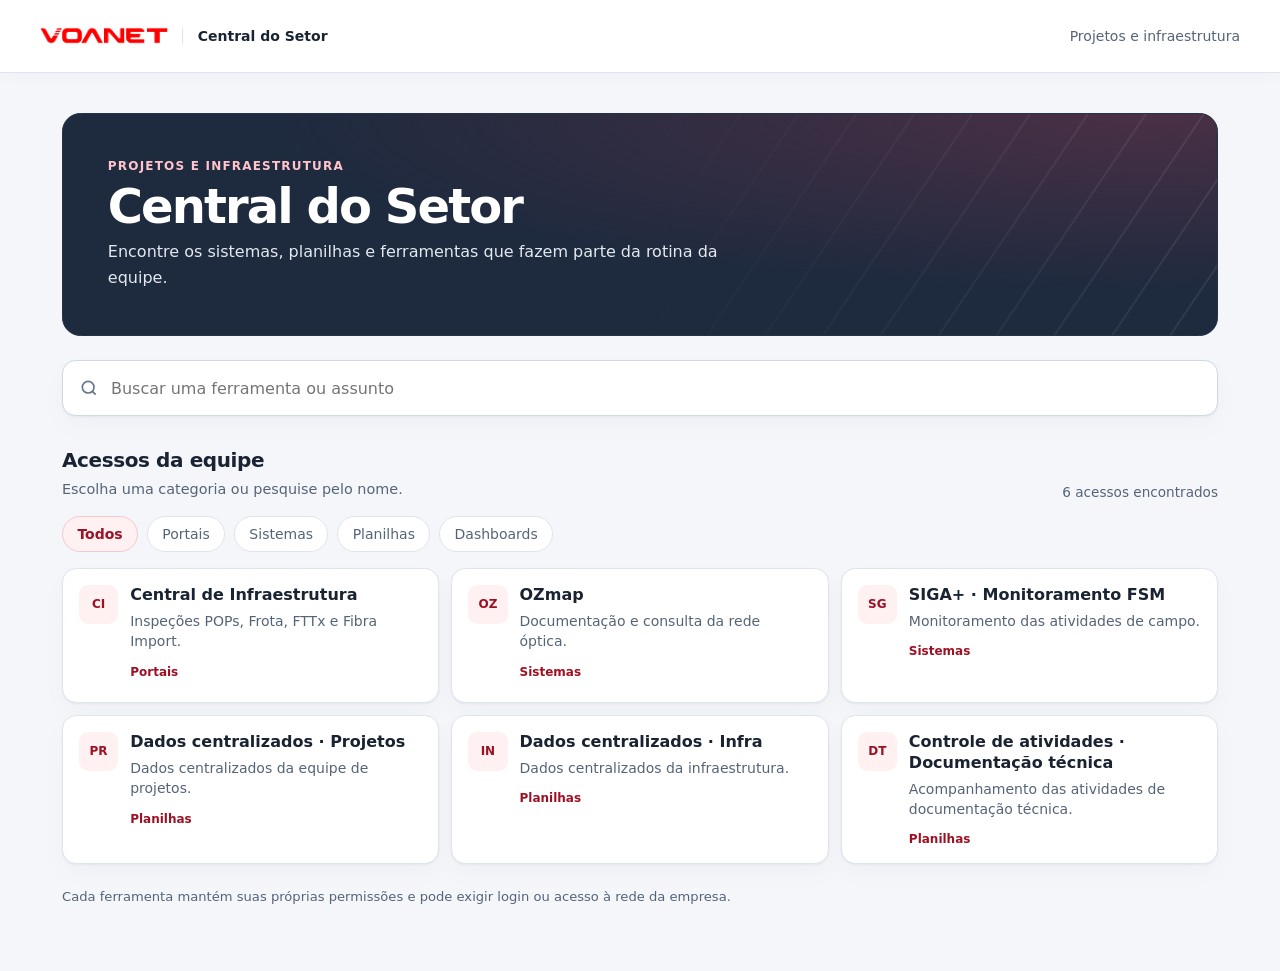
==== public/central-setor/index.html @ a383ffcc "Integra Fibra Import e cria central de acessos" ====
<!doctype html>
<html lang="pt-BR"><head><meta charset="utf-8"><meta name="viewport" content="width=device-width,initial-scale=1"><meta name="theme-color" content="#f4f6fa"><title>VOANET | Central do Setor</title><link rel="icon" href="../icon-192.png"><style>
:root{--ink:#192332;--muted:#566478;--red:#b9142a;--line:#dfe5ec;--bg:#f4f6fa;--surface:#fff;--shadow:0 1px 2px #182a4510,0 10px 26px #182a4507;font-family:Inter,system-ui,-apple-system,'Segoe UI',sans-serif;color:var(--ink);background:var(--bg)}*{box-sizing:border-box}body{margin:0}button,input{font:inherit}button{cursor:pointer}a{color:inherit}.header{position:sticky;z-index:2;top:0;background:white;border-bottom:1px solid var(--line);box-shadow:0 3px 16px #182a4507}.bar{max-width:1500px;min-height:72px;margin:auto;padding:0 clamp(1rem,4vw,2.5rem);display:flex;align-items:center;gap:1rem}.brand{display:flex;align-items:center;gap:.9rem;text-decoration:none;font-weight:700;font-size:.875rem}.brand img{display:block;width:clamp(6rem,10vw,8rem);height:auto}.brand span{border-left:1px solid var(--line);padding-left:.9rem}.bar-note{margin-left:auto;color:var(--muted);font-size:.875rem}.shell{width:min(100%,1220px);margin:auto;padding:clamp(1rem,4vw,2.5rem) clamp(.85rem,4vw,2rem) 4rem}.hero{position:relative;isolation:isolate;overflow:hidden;padding:clamp(1.25rem,4vw,2.8rem);border:1px solid #263247;border-radius:1.15rem;background:radial-gradient(ellipse at 94% 0%,#4a3046,transparent 57%),#1e2a3e;color:#fff}.hero::after{content:"";position:absolute;z-index:-1;inset:0 0 0 46%;background:repeating-linear-gradient(124deg,transparent 0 24px,#fff2 25px 26px,transparent 27px 48px);mask-image:linear-gradient(90deg,transparent,#0009)}.eyebrow{font-size:.75rem;font-weight:750;letter-spacing:.1em;text-transform:uppercase;color:#ffc4cc}.hero h1{margin:.5rem 0;font-size:clamp(1.9rem,5vw,3rem);line-height:1.05;letter-spacing:-.04em}.hero p{margin:0;max-width:42rem;line-height:1.6;color:#e4e8ef}.searchwrap{position:relative;margin-top:1.5rem}.searchwrap svg{position:absolute;top:18px;left:17px;color:#64748b}.search{display:block;width:100%;height:56px;background:white;border:1px solid #cfd8e3;border-radius:.85rem;padding:0 1rem 0 3rem;outline:none;box-shadow:var(--shadow);color:var(--ink)}.search:focus{border-color:var(--red);box-shadow:0 0 0 3px #b9142a22}.section{margin-top:2rem}.section-heading{display:flex;justify-content:space-between;align-items:end;gap:1rem}.section h2{margin:0;font-size:1.25rem;letter-spacing:-.02em}.section p{margin:.4rem 0 0;color:var(--muted);font-size:.9rem;line-height:1.5}.counter{font-size:.85rem;color:var(--muted);white-space:nowrap}.filters{display:flex;gap:.55rem;flex-wrap:wrap;margin:1rem 0}.filters button{border:1px solid var(--line);border-radius:100px;padding:.55rem .9rem;background:white;color:var(--muted);font-size:.875rem}.filters button.active{background:#fff0f1;color:#9d1124;border-color:#f2c9cf;font-weight:700}.grid{display:grid;grid-template-columns:repeat(auto-fit,minmax(min(100%,18rem),1fr));gap:.75rem}.card{display:grid;grid-template-columns:auto 1fr;gap:.75rem;align-items:start;min-height:135px;padding:1rem;border:1px solid var(--line);border-radius:.9rem;box-shadow:var(--shadow);text-decoration:none;background:white}.card:hover{border-color:#c4909b;background:#fffafa}.icon{width:2.45rem;height:2.45rem;display:grid;place-items:center;border-radius:.6rem;background:#fff0f1;color:#9d1124;font-size:.75rem;font-weight:800}.card strong{display:block;line-height:1.3}.card .desc{display:block;margin-top:.35rem;color:var(--muted);font-size:.875rem;line-height:1.45}.card .kind{display:inline-block;margin-top:.8rem;color:#9d1124;font-weight:700;font-size:.75rem}.empty{grid-column:1/-1;color:var(--muted);padding:2rem;text-align:center;border:1px dashed #cbd5e1;border-radius:.9rem}.footer{padding:1.4rem 0 0;color:var(--muted);font-size:.82rem;line-height:1.55}a:focus-visible,button:focus-visible{outline:3px solid var(--red);outline-offset:3px}@media(max-width:560px){.bar{min-height:64px}.bar-note{display:none}.section-heading{display:block}.counter{display:block;margin-top:.5rem}}
</style></head><body><header class="header"><div class="bar"><a class="brand" href="./"><img src="../voanet.png" width="1116" height="229" alt="VOANET"><span>Central do Setor</span></a><span class="bar-note">Projetos e infraestrutura</span></div></header><main class="shell"><section class="hero"><div class="eyebrow">Projetos e infraestrutura</div><h1>Central do Setor</h1><p>Encontre os sistemas, planilhas e ferramentas que fazem parte da rotina da equipe.</p></section><div class="searchwrap"><svg aria-hidden="true" width="20" height="20" viewBox="0 0 24 24" fill="none" stroke="currentColor" stroke-width="2"><circle cx="11" cy="11" r="7"></circle><path d="m16 16 4 4"></path></svg><input class="search" id="search" type="search" placeholder="Buscar uma ferramenta ou assunto" aria-label="Buscar acessos"></div><section class="section"><div class="section-heading"><div><h2>Acessos da equipe</h2><p>Escolha uma categoria ou pesquise pelo nome.</p></div><span id="count" class="counter" role="status"></span></div><div class="filters" id="filters" aria-label="Filtrar por categoria"></div><div class="grid" id="grid"></div></section><div class="footer">Cada ferramenta mantém suas próprias permissões e pode exigir login ou acesso à rede da empresa.</div></main><script>
'use strict';
const accesses=[
 {name:'Central de Infraestrutura',category:'Portais',description:'Inspeções POPs, Frota, FTTx e Fibra Import.',icon:'CI',url:'../'},
 {name:'OZmap',category:'Sistemas',description:'Documentação e consulta da rede óptica.',icon:'OZ',url:'https://voanet.ozmap.com.br:9994/'},
 {name:'SIGA+ · Monitoramento FSM',category:'Sistemas',description:'Monitoramento das atividades de campo.',icon:'SG',url:'https://sigaplus.voanet.com.br/private/fsm/monitoring'},
 {name:'Dados centralizados · Projetos',category:'Planilhas',description:'Dados centralizados da equipe de projetos.',icon:'PR',url:'https://docs.google.com/spreadsheets/d/1ECl74D0TwYXkjTl3kWGT50cjSTlOddXGiox9h-FAd8M/edit'},
 {name:'Dados centralizados · Infra',category:'Planilhas',description:'Dados centralizados da infraestrutura.',icon:'IN',url:'https://docs.google.com/spreadsheets/d/1WArVbYwKaiWkhgNxeNXdbPx4OK5tNqyJcDRbFp91Gf8/edit'},
 {name:'Controle de atividades · Documentação técnica',category:'Planilhas',description:'Acompanhamento das atividades de documentação técnica.',icon:'DT',url:'https://docs.google.com/spreadsheets/d/1YWX0hpDYTgNSbVkcr_9m5UCJpsYYQljgGhE45S3tCpc/edit'}
];
const categories=['Todos','Portais','Sistemas','Planilhas','Dashboards'];let active='Todos';const search=document.querySelector('#search'),grid=document.querySelector('#grid'),filters=document.querySelector('#filters');function element(tag,className,text){const e=document.createElement(tag);if(className)e.className=className;if(text)e.textContent=text;return e}function render(){const query=search.value.trim().toLocaleLowerCase('pt-BR');const visible=accesses.filter(item=>(active==='Todos'||item.category===active)&&`${item.name} ${item.description} ${item.category}`.toLocaleLowerCase('pt-BR').includes(query));document.querySelector('#count').textContent=`${visible.length} ${visible.length===1?'acesso encontrado':'acessos encontrados'}`;filters.replaceChildren(...categories.map(category=>{const button=element('button',category===active?'active':'',category);button.type='button';button.setAttribute('aria-pressed',String(category===active));button.addEventListener('click',()=>{active=category;render()});return button}));grid.replaceChildren();if(!visible.length){grid.append(element('div','empty',active==='Dashboards'&&!query?'Nenhum dashboard foi adicionado ainda.':'Nenhum acesso encontrado.'));return}visible.forEach(item=>{const link=element('a','card');link.href=item.url;link.target='_blank';link.rel='noopener noreferrer';const icon=element('span','icon',item.icon),body=element('span'),title=element('strong','',item.name),desc=element('span','desc',item.description),kind=element('span','kind',item.category);body.append(title,desc,kind);link.append(icon,body);grid.append(link)})}search.addEventListener('input',render);render();
</script></body></html>
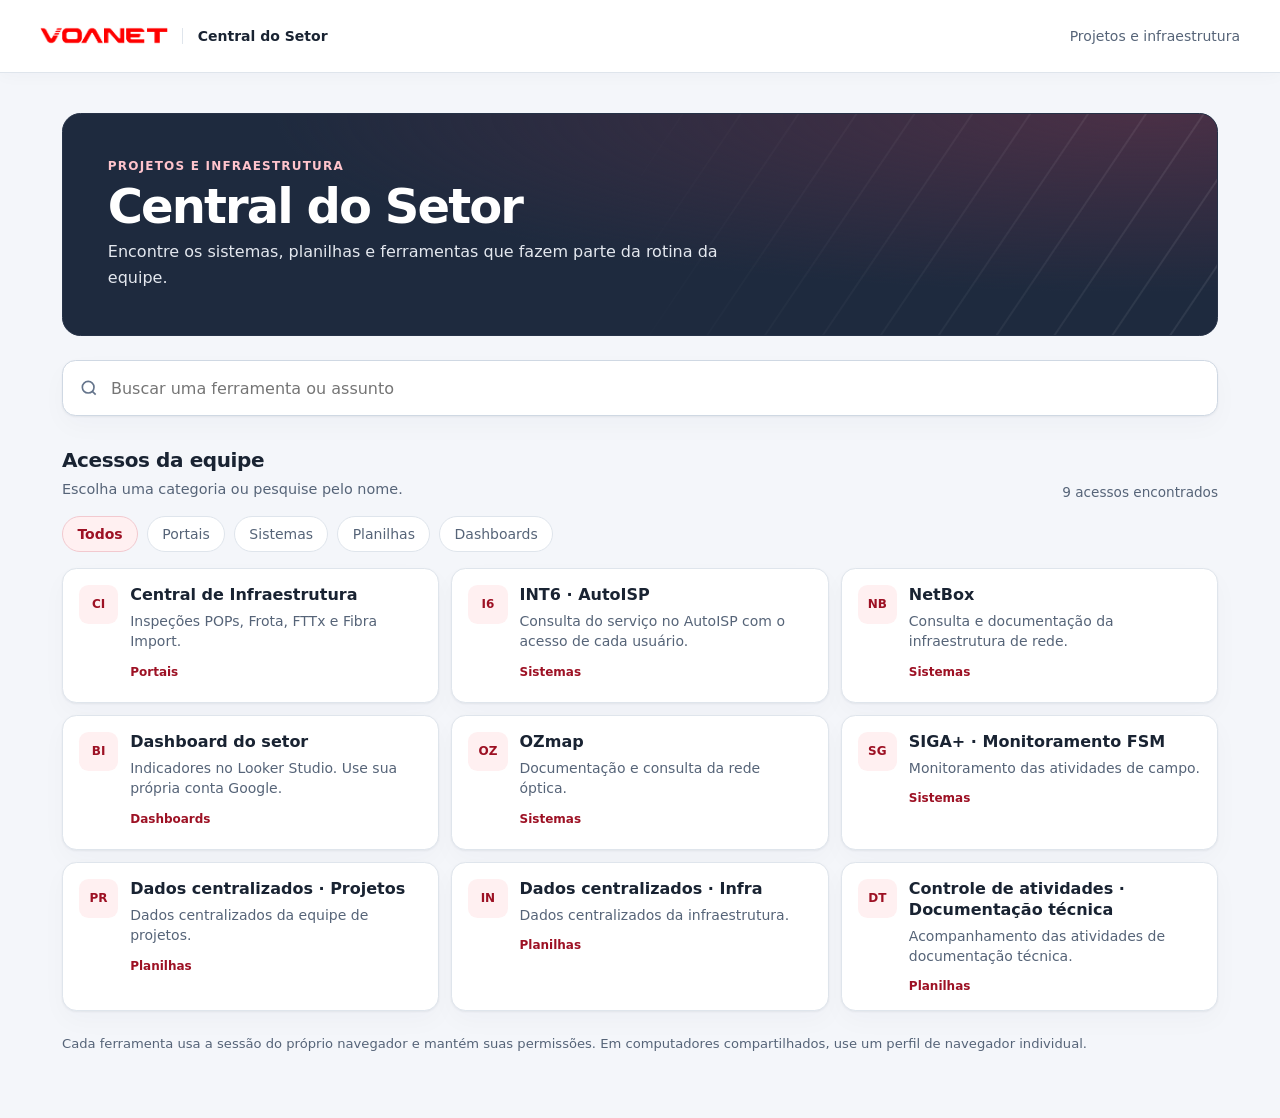
==== commit fd6ea6b7: "Adiciona INT6, NetBox e dashboard à Central do Setor" ====
--- a/public/central-setor/index.html
+++ b/public/central-setor/index.html
@@ -1,10 +1,13 @@
 <!doctype html>
 <html lang="pt-BR"><head><meta charset="utf-8"><meta name="viewport" content="width=device-width,initial-scale=1"><meta name="theme-color" content="#f4f6fa"><title>VOANET | Central do Setor</title><link rel="icon" href="../icon-192.png"><style>
 :root{--ink:#192332;--muted:#566478;--red:#b9142a;--line:#dfe5ec;--bg:#f4f6fa;--surface:#fff;--shadow:0 1px 2px #182a4510,0 10px 26px #182a4507;font-family:Inter,system-ui,-apple-system,'Segoe UI',sans-serif;color:var(--ink);background:var(--bg)}*{box-sizing:border-box}body{margin:0}button,input{font:inherit}button{cursor:pointer}a{color:inherit}.header{position:sticky;z-index:2;top:0;background:white;border-bottom:1px solid var(--line);box-shadow:0 3px 16px #182a4507}.bar{max-width:1500px;min-height:72px;margin:auto;padding:0 clamp(1rem,4vw,2.5rem);display:flex;align-items:center;gap:1rem}.brand{display:flex;align-items:center;gap:.9rem;text-decoration:none;font-weight:700;font-size:.875rem}.brand img{display:block;width:clamp(6rem,10vw,8rem);height:auto}.brand span{border-left:1px solid var(--line);padding-left:.9rem}.bar-note{margin-left:auto;color:var(--muted);font-size:.875rem}.shell{width:min(100%,1220px);margin:auto;padding:clamp(1rem,4vw,2.5rem) clamp(.85rem,4vw,2rem) 4rem}.hero{position:relative;isolation:isolate;overflow:hidden;padding:clamp(1.25rem,4vw,2.8rem);border:1px solid #263247;border-radius:1.15rem;background:radial-gradient(ellipse at 94% 0%,#4a3046,transparent 57%),#1e2a3e;color:#fff}.hero::after{content:"";position:absolute;z-index:-1;inset:0 0 0 46%;background:repeating-linear-gradient(124deg,transparent 0 24px,#fff2 25px 26px,transparent 27px 48px);mask-image:linear-gradient(90deg,transparent,#0009)}.eyebrow{font-size:.75rem;font-weight:750;letter-spacing:.1em;text-transform:uppercase;color:#ffc4cc}.hero h1{margin:.5rem 0;font-size:clamp(1.9rem,5vw,3rem);line-height:1.05;letter-spacing:-.04em}.hero p{margin:0;max-width:42rem;line-height:1.6;color:#e4e8ef}.searchwrap{position:relative;margin-top:1.5rem}.searchwrap svg{position:absolute;top:18px;left:17px;color:#64748b}.search{display:block;width:100%;height:56px;background:white;border:1px solid #cfd8e3;border-radius:.85rem;padding:0 1rem 0 3rem;outline:none;box-shadow:var(--shadow);color:var(--ink)}.search:focus{border-color:var(--red);box-shadow:0 0 0 3px #b9142a22}.section{margin-top:2rem}.section-heading{display:flex;justify-content:space-between;align-items:end;gap:1rem}.section h2{margin:0;font-size:1.25rem;letter-spacing:-.02em}.section p{margin:.4rem 0 0;color:var(--muted);font-size:.9rem;line-height:1.5}.counter{font-size:.85rem;color:var(--muted);white-space:nowrap}.filters{display:flex;gap:.55rem;flex-wrap:wrap;margin:1rem 0}.filters button{border:1px solid var(--line);border-radius:100px;padding:.55rem .9rem;background:white;color:var(--muted);font-size:.875rem}.filters button.active{background:#fff0f1;color:#9d1124;border-color:#f2c9cf;font-weight:700}.grid{display:grid;grid-template-columns:repeat(auto-fit,minmax(min(100%,18rem),1fr));gap:.75rem}.card{display:grid;grid-template-columns:auto 1fr;gap:.75rem;align-items:start;min-height:135px;padding:1rem;border:1px solid var(--line);border-radius:.9rem;box-shadow:var(--shadow);text-decoration:none;background:white}.card:hover{border-color:#c4909b;background:#fffafa}.icon{width:2.45rem;height:2.45rem;display:grid;place-items:center;border-radius:.6rem;background:#fff0f1;color:#9d1124;font-size:.75rem;font-weight:800}.card strong{display:block;line-height:1.3}.card .desc{display:block;margin-top:.35rem;color:var(--muted);font-size:.875rem;line-height:1.45}.card .kind{display:inline-block;margin-top:.8rem;color:#9d1124;font-weight:700;font-size:.75rem}.empty{grid-column:1/-1;color:var(--muted);padding:2rem;text-align:center;border:1px dashed #cbd5e1;border-radius:.9rem}.footer{padding:1.4rem 0 0;color:var(--muted);font-size:.82rem;line-height:1.55}a:focus-visible,button:focus-visible{outline:3px solid var(--red);outline-offset:3px}@media(max-width:560px){.bar{min-height:64px}.bar-note{display:none}.section-heading{display:block}.counter{display:block;margin-top:.5rem}}
-</style></head><body><header class="header"><div class="bar"><a class="brand" href="./"><img src="../voanet.png" width="1116" height="229" alt="VOANET"><span>Central do Setor</span></a><span class="bar-note">Projetos e infraestrutura</span></div></header><main class="shell"><section class="hero"><div class="eyebrow">Projetos e infraestrutura</div><h1>Central do Setor</h1><p>Encontre os sistemas, planilhas e ferramentas que fazem parte da rotina da equipe.</p></section><div class="searchwrap"><svg aria-hidden="true" width="20" height="20" viewBox="0 0 24 24" fill="none" stroke="currentColor" stroke-width="2"><circle cx="11" cy="11" r="7"></circle><path d="m16 16 4 4"></path></svg><input class="search" id="search" type="search" placeholder="Buscar uma ferramenta ou assunto" aria-label="Buscar acessos"></div><section class="section"><div class="section-heading"><div><h2>Acessos da equipe</h2><p>Escolha uma categoria ou pesquise pelo nome.</p></div><span id="count" class="counter" role="status"></span></div><div class="filters" id="filters" aria-label="Filtrar por categoria"></div><div class="grid" id="grid"></div></section><div class="footer">Cada ferramenta mantém suas próprias permissões e pode exigir login ou acesso à rede da empresa.</div></main><script>
+</style></head><body><header class="header"><div class="bar"><a class="brand" href="./"><img src="../voanet.png" width="1116" height="229" alt="VOANET"><span>Central do Setor</span></a><span class="bar-note">Projetos e infraestrutura</span></div></header><main class="shell"><section class="hero"><div class="eyebrow">Projetos e infraestrutura</div><h1>Central do Setor</h1><p>Encontre os sistemas, planilhas e ferramentas que fazem parte da rotina da equipe.</p></section><div class="searchwrap"><svg aria-hidden="true" width="20" height="20" viewBox="0 0 24 24" fill="none" stroke="currentColor" stroke-width="2"><circle cx="11" cy="11" r="7"></circle><path d="m16 16 4 4"></path></svg><input class="search" id="search" type="search" placeholder="Buscar uma ferramenta ou assunto" aria-label="Buscar acessos"></div><section class="section"><div class="section-heading"><div><h2>Acessos da equipe</h2><p>Escolha uma categoria ou pesquise pelo nome.</p></div><span id="count" class="counter" role="status"></span></div><div class="filters" id="filters" aria-label="Filtrar por categoria"></div><div class="grid" id="grid"></div></section><div class="footer">Cada ferramenta usa a sessão do próprio navegador e mantém suas permissões. Em computadores compartilhados, use um perfil de navegador individual.</div></main><script>
 'use strict';
 const accesses=[
  {name:'Central de Infraestrutura',category:'Portais',description:'Inspeções POPs, Frota, FTTx e Fibra Import.',icon:'CI',url:'../'},
+ {name:'INT6 · AutoISP',category:'Sistemas',description:'Consulta do serviço no AutoISP com o acesso de cada usuário.',icon:'I6',url:'https://autoisp.voanet.com.br/contracted_services/1003230'},
+ {name:'NetBox',category:'Sistemas',description:'Consulta e documentação da infraestrutura de rede.',icon:'NB',url:'https://netbox.voanet.com.br/'},
+ {name:'Dashboard do setor',category:'Dashboards',description:'Indicadores no Looker Studio. Use sua própria conta Google.',icon:'BI',url:'https://datastudio.google.com/reporting/2e96f462-af5e-47cd-a8fe-bfa78dad287d/page/SaG7F'},
  {name:'OZmap',category:'Sistemas',description:'Documentação e consulta da rede óptica.',icon:'OZ',url:'https://voanet.ozmap.com.br:9994/'},
  {name:'SIGA+ · Monitoramento FSM',category:'Sistemas',description:'Monitoramento das atividades de campo.',icon:'SG',url:'https://sigaplus.voanet.com.br/private/fsm/monitoring'},
  {name:'Dados centralizados · Projetos',category:'Planilhas',description:'Dados centralizados da equipe de projetos.',icon:'PR',url:'https://docs.google.com/spreadsheets/d/1ECl74D0TwYXkjTl3kWGT50cjSTlOddXGiox9h-FAd8M/edit'},
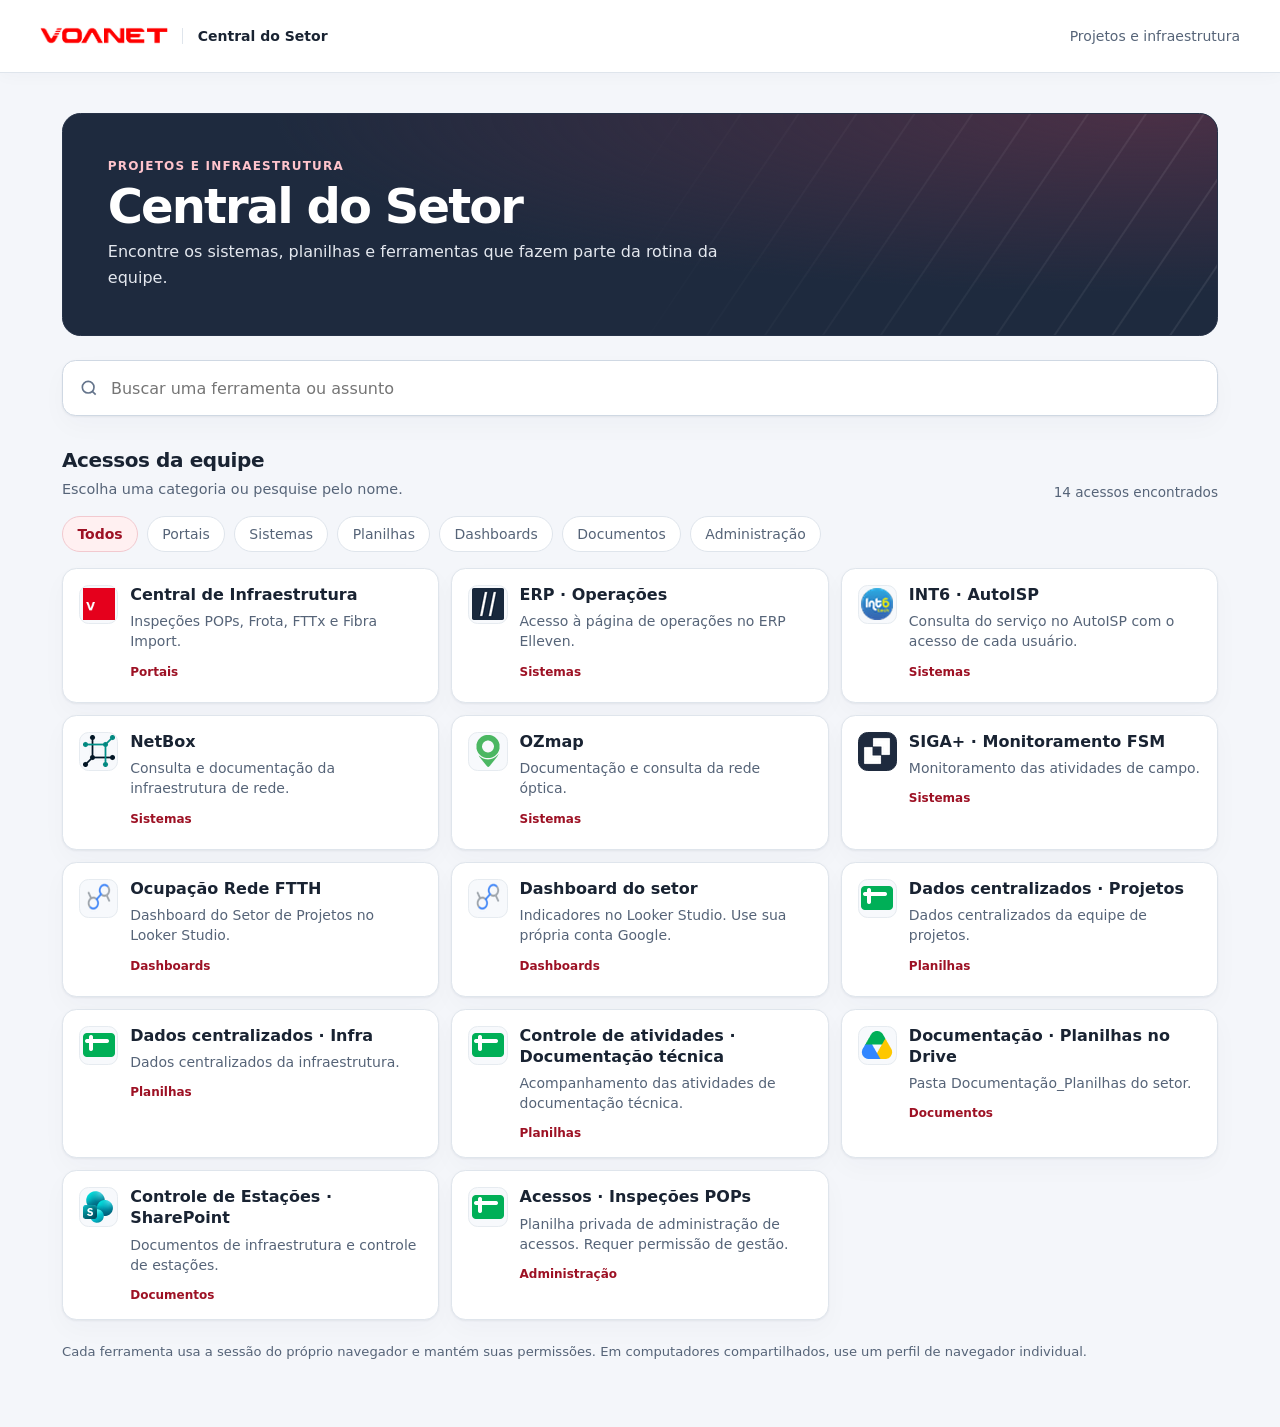
==== commit 2ae4a96c: "Adiciona ícones originais e novos atalhos à central do setor" ====
--- a/public/central-setor/index.html
+++ b/public/central-setor/index.html
@@ -1,18 +1,107 @@
 <!doctype html>
 <html lang="pt-BR"><head><meta charset="utf-8"><meta name="viewport" content="width=device-width,initial-scale=1"><meta name="theme-color" content="#f4f6fa"><title>VOANET | Central do Setor</title><link rel="icon" href="../icon-192.png"><style>
-:root{--ink:#192332;--muted:#566478;--red:#b9142a;--line:#dfe5ec;--bg:#f4f6fa;--surface:#fff;--shadow:0 1px 2px #182a4510,0 10px 26px #182a4507;font-family:Inter,system-ui,-apple-system,'Segoe UI',sans-serif;color:var(--ink);background:var(--bg)}*{box-sizing:border-box}body{margin:0}button,input{font:inherit}button{cursor:pointer}a{color:inherit}.header{position:sticky;z-index:2;top:0;background:white;border-bottom:1px solid var(--line);box-shadow:0 3px 16px #182a4507}.bar{max-width:1500px;min-height:72px;margin:auto;padding:0 clamp(1rem,4vw,2.5rem);display:flex;align-items:center;gap:1rem}.brand{display:flex;align-items:center;gap:.9rem;text-decoration:none;font-weight:700;font-size:.875rem}.brand img{display:block;width:clamp(6rem,10vw,8rem);height:auto}.brand span{border-left:1px solid var(--line);padding-left:.9rem}.bar-note{margin-left:auto;color:var(--muted);font-size:.875rem}.shell{width:min(100%,1220px);margin:auto;padding:clamp(1rem,4vw,2.5rem) clamp(.85rem,4vw,2rem) 4rem}.hero{position:relative;isolation:isolate;overflow:hidden;padding:clamp(1.25rem,4vw,2.8rem);border:1px solid #263247;border-radius:1.15rem;background:radial-gradient(ellipse at 94% 0%,#4a3046,transparent 57%),#1e2a3e;color:#fff}.hero::after{content:"";position:absolute;z-index:-1;inset:0 0 0 46%;background:repeating-linear-gradient(124deg,transparent 0 24px,#fff2 25px 26px,transparent 27px 48px);mask-image:linear-gradient(90deg,transparent,#0009)}.eyebrow{font-size:.75rem;font-weight:750;letter-spacing:.1em;text-transform:uppercase;color:#ffc4cc}.hero h1{margin:.5rem 0;font-size:clamp(1.9rem,5vw,3rem);line-height:1.05;letter-spacing:-.04em}.hero p{margin:0;max-width:42rem;line-height:1.6;color:#e4e8ef}.searchwrap{position:relative;margin-top:1.5rem}.searchwrap svg{position:absolute;top:18px;left:17px;color:#64748b}.search{display:block;width:100%;height:56px;background:white;border:1px solid #cfd8e3;border-radius:.85rem;padding:0 1rem 0 3rem;outline:none;box-shadow:var(--shadow);color:var(--ink)}.search:focus{border-color:var(--red);box-shadow:0 0 0 3px #b9142a22}.section{margin-top:2rem}.section-heading{display:flex;justify-content:space-between;align-items:end;gap:1rem}.section h2{margin:0;font-size:1.25rem;letter-spacing:-.02em}.section p{margin:.4rem 0 0;color:var(--muted);font-size:.9rem;line-height:1.5}.counter{font-size:.85rem;color:var(--muted);white-space:nowrap}.filters{display:flex;gap:.55rem;flex-wrap:wrap;margin:1rem 0}.filters button{border:1px solid var(--line);border-radius:100px;padding:.55rem .9rem;background:white;color:var(--muted);font-size:.875rem}.filters button.active{background:#fff0f1;color:#9d1124;border-color:#f2c9cf;font-weight:700}.grid{display:grid;grid-template-columns:repeat(auto-fit,minmax(min(100%,18rem),1fr));gap:.75rem}.card{display:grid;grid-template-columns:auto 1fr;gap:.75rem;align-items:start;min-height:135px;padding:1rem;border:1px solid var(--line);border-radius:.9rem;box-shadow:var(--shadow);text-decoration:none;background:white}.card:hover{border-color:#c4909b;background:#fffafa}.icon{width:2.45rem;height:2.45rem;display:grid;place-items:center;border-radius:.6rem;background:#fff0f1;color:#9d1124;font-size:.75rem;font-weight:800}.card strong{display:block;line-height:1.3}.card .desc{display:block;margin-top:.35rem;color:var(--muted);font-size:.875rem;line-height:1.45}.card .kind{display:inline-block;margin-top:.8rem;color:#9d1124;font-weight:700;font-size:.75rem}.empty{grid-column:1/-1;color:var(--muted);padding:2rem;text-align:center;border:1px dashed #cbd5e1;border-radius:.9rem}.footer{padding:1.4rem 0 0;color:var(--muted);font-size:.82rem;line-height:1.55}a:focus-visible,button:focus-visible{outline:3px solid var(--red);outline-offset:3px}@media(max-width:560px){.bar{min-height:64px}.bar-note{display:none}.section-heading{display:block}.counter{display:block;margin-top:.5rem}}
+:root{--ink:#192332;--muted:#566478;--red:#b9142a;--line:#dfe5ec;--bg:#f4f6fa;--surface:#fff;--shadow:0 1px 2px #182a4510,0 10px 26px #182a4507;font-family:Inter,system-ui,-apple-system,'Segoe UI',sans-serif;color:var(--ink);background:var(--bg)}*{box-sizing:border-box}body{margin:0}button,input{font:inherit}button{cursor:pointer}a{color:inherit}.header{position:sticky;z-index:2;top:0;background:white;border-bottom:1px solid var(--line);box-shadow:0 3px 16px #182a4507}.bar{max-width:1500px;min-height:72px;margin:auto;padding:0 clamp(1rem,4vw,2.5rem);display:flex;align-items:center;gap:1rem}.brand{display:flex;align-items:center;gap:.9rem;text-decoration:none;font-weight:700;font-size:.875rem}.brand img{display:block;width:clamp(6rem,10vw,8rem);height:auto}.brand span{border-left:1px solid var(--line);padding-left:.9rem}.bar-note{margin-left:auto;color:var(--muted);font-size:.875rem}.shell{width:min(100%,1220px);margin:auto;padding:clamp(1rem,4vw,2.5rem) clamp(.85rem,4vw,2rem) 4rem}.hero{position:relative;isolation:isolate;overflow:hidden;padding:clamp(1.25rem,4vw,2.8rem);border:1px solid #263247;border-radius:1.15rem;background:radial-gradient(ellipse at 94% 0%,#4a3046,transparent 57%),#1e2a3e;color:#fff}.hero::after{content:"";position:absolute;z-index:-1;inset:0 0 0 46%;background:repeating-linear-gradient(124deg,transparent 0 24px,#fff2 25px 26px,transparent 27px 48px);mask-image:linear-gradient(90deg,transparent,#0009)}.eyebrow{font-size:.75rem;font-weight:750;letter-spacing:.1em;text-transform:uppercase;color:#ffc4cc}.hero h1{margin:.5rem 0;font-size:clamp(1.9rem,5vw,3rem);line-height:1.05;letter-spacing:-.04em}.hero p{margin:0;max-width:42rem;line-height:1.6;color:#e4e8ef}.searchwrap{position:relative;margin-top:1.5rem}.searchwrap svg{position:absolute;top:18px;left:17px;color:#64748b}.search{display:block;width:100%;height:56px;background:white;border:1px solid #cfd8e3;border-radius:.85rem;padding:0 1rem 0 3rem;outline:none;box-shadow:var(--shadow);color:var(--ink)}.search:focus{border-color:var(--red);box-shadow:0 0 0 3px #b9142a22}.section{margin-top:2rem}.section-heading{display:flex;justify-content:space-between;align-items:end;gap:1rem}.section h2{margin:0;font-size:1.25rem;letter-spacing:-.02em}.section p{margin:.4rem 0 0;color:var(--muted);font-size:.9rem;line-height:1.5}.counter{font-size:.85rem;color:var(--muted);white-space:nowrap}.filters{display:flex;gap:.55rem;flex-wrap:wrap;margin:1rem 0}.filters button{border:1px solid var(--line);border-radius:100px;padding:.55rem .9rem;background:white;color:var(--muted);font-size:.875rem}.filters button.active{background:#fff0f1;color:#9d1124;border-color:#f2c9cf;font-weight:700}.grid{display:grid;grid-template-columns:repeat(auto-fit,minmax(min(100%,18rem),1fr));gap:.75rem}.card{display:grid;grid-template-columns:auto 1fr;gap:.75rem;align-items:start;min-height:135px;padding:1rem;border:1px solid var(--line);border-radius:.9rem;box-shadow:var(--shadow);text-decoration:none;background:white}.card:hover{border-color:#c4909b;background:#fffafa}.icon{width:2.45rem;height:2.45rem;display:grid;place-items:center;border-radius:.6rem;background:#fff0f1;color:#9d1124;font-size:.75rem;font-weight:800}.icon{background:#f7f9fc;border:1px solid #e6ebf0}.icon img{display:block;width:32px;height:32px;object-fit:contain}.icon.icon-dark{background:#1e2a3e;border-color:#1e2a3e}.card strong{display:block;line-height:1.3}.card .desc{display:block;margin-top:.35rem;color:var(--muted);font-size:.875rem;line-height:1.45}.card .kind{display:inline-block;margin-top:.8rem;color:#9d1124;font-weight:700;font-size:.75rem}.empty{grid-column:1/-1;color:var(--muted);padding:2rem;text-align:center;border:1px dashed #cbd5e1;border-radius:.9rem}.footer{padding:1.4rem 0 0;color:var(--muted);font-size:.82rem;line-height:1.55}a:focus-visible,button:focus-visible{outline:3px solid var(--red);outline-offset:3px}@media(max-width:560px){.bar{min-height:64px}.bar-note{display:none}.section-heading{display:block}.counter{display:block;margin-top:.5rem}}
 </style></head><body><header class="header"><div class="bar"><a class="brand" href="./"><img src="../voanet.png" width="1116" height="229" alt="VOANET"><span>Central do Setor</span></a><span class="bar-note">Projetos e infraestrutura</span></div></header><main class="shell"><section class="hero"><div class="eyebrow">Projetos e infraestrutura</div><h1>Central do Setor</h1><p>Encontre os sistemas, planilhas e ferramentas que fazem parte da rotina da equipe.</p></section><div class="searchwrap"><svg aria-hidden="true" width="20" height="20" viewBox="0 0 24 24" fill="none" stroke="currentColor" stroke-width="2"><circle cx="11" cy="11" r="7"></circle><path d="m16 16 4 4"></path></svg><input class="search" id="search" type="search" placeholder="Buscar uma ferramenta ou assunto" aria-label="Buscar acessos"></div><section class="section"><div class="section-heading"><div><h2>Acessos da equipe</h2><p>Escolha uma categoria ou pesquise pelo nome.</p></div><span id="count" class="counter" role="status"></span></div><div class="filters" id="filters" aria-label="Filtrar por categoria"></div><div class="grid" id="grid"></div></section><div class="footer">Cada ferramenta usa a sessão do próprio navegador e mantém suas permissões. Em computadores compartilhados, use um perfil de navegador individual.</div></main><script>
 'use strict';
 const accesses=[
- {name:'Central de Infraestrutura',category:'Portais',description:'Inspeções POPs, Frota, FTTx e Fibra Import.',icon:'CI',url:'../'},
- {name:'INT6 · AutoISP',category:'Sistemas',description:'Consulta do serviço no AutoISP com o acesso de cada usuário.',icon:'I6',url:'https://autoisp.voanet.com.br/contracted_services/1003230'},
- {name:'NetBox',category:'Sistemas',description:'Consulta e documentação da infraestrutura de rede.',icon:'NB',url:'https://netbox.voanet.com.br/'},
- {name:'Dashboard do setor',category:'Dashboards',description:'Indicadores no Looker Studio. Use sua própria conta Google.',icon:'BI',url:'https://datastudio.google.com/reporting/2e96f462-af5e-47cd-a8fe-bfa78dad287d/page/SaG7F'},
- {name:'OZmap',category:'Sistemas',description:'Documentação e consulta da rede óptica.',icon:'OZ',url:'https://voanet.ozmap.com.br:9994/'},
- {name:'SIGA+ · Monitoramento FSM',category:'Sistemas',description:'Monitoramento das atividades de campo.',icon:'SG',url:'https://sigaplus.voanet.com.br/private/fsm/monitoring'},
- {name:'Dados centralizados · Projetos',category:'Planilhas',description:'Dados centralizados da equipe de projetos.',icon:'PR',url:'https://docs.google.com/spreadsheets/d/1ECl74D0TwYXkjTl3kWGT50cjSTlOddXGiox9h-FAd8M/edit'},
- {name:'Dados centralizados · Infra',category:'Planilhas',description:'Dados centralizados da infraestrutura.',icon:'IN',url:'https://docs.google.com/spreadsheets/d/1WArVbYwKaiWkhgNxeNXdbPx4OK5tNqyJcDRbFp91Gf8/edit'},
- {name:'Controle de atividades · Documentação técnica',category:'Planilhas',description:'Acompanhamento das atividades de documentação técnica.',icon:'DT',url:'https://docs.google.com/spreadsheets/d/1YWX0hpDYTgNSbVkcr_9m5UCJpsYYQljgGhE45S3tCpc/edit'}
+  {
+    "name": "Central de Infraestrutura",
+    "category": "Portais",
+    "description": "Inspeções POPs, Frota, FTTx e Fibra Import.",
+    "icon": "../icon-192.png",
+    "url": "../"
+  },
+  {
+    "name": "ERP · Operações",
+    "category": "Sistemas",
+    "description": "Acesso à página de operações no ERP Elleven.",
+    "icon": "assets/erp.png",
+    "url": "https://erp.voanet.com.br/ui/legacy/operations/539969eb-ff8c-b6cd-0c09-38e853f2b4fd"
+  },
+  {
+    "name": "INT6 · AutoISP",
+    "category": "Sistemas",
+    "description": "Consulta do serviço no AutoISP com o acesso de cada usuário.",
+    "icon": "assets/int6.png",
+    "url": "https://autoisp.voanet.com.br/contracted_services/1003230"
+  },
+  {
+    "name": "NetBox",
+    "category": "Sistemas",
+    "description": "Consulta e documentação da infraestrutura de rede.",
+    "icon": "assets/netbox.png",
+    "url": "https://netbox.voanet.com.br/"
+  },
+  {
+    "name": "OZmap",
+    "category": "Sistemas",
+    "description": "Documentação e consulta da rede óptica.",
+    "icon": "assets/ozmap.png",
+    "url": "https://voanet.ozmap.com.br:9994/"
+  },
+  {
+    "name": "SIGA+ · Monitoramento FSM",
+    "category": "Sistemas",
+    "description": "Monitoramento das atividades de campo.",
+    "icon": "assets/siga.png",
+    "url": "https://sigaplus.voanet.com.br/private/fsm/monitoring"
+  },
+  {
+    "name": "Ocupação Rede FTTH",
+    "category": "Dashboards",
+    "description": "Dashboard do Setor de Projetos no Looker Studio.",
+    "icon": "assets/looker.png",
+    "url": "https://datastudio.google.com/reporting/81114519-4466-4a93-8918-0ade78f9ce43/page/0HPCE"
+  },
+  {
+    "name": "Dashboard do setor",
+    "category": "Dashboards",
+    "description": "Indicadores no Looker Studio. Use sua própria conta Google.",
+    "icon": "assets/looker.png",
+    "url": "https://datastudio.google.com/reporting/2e96f462-af5e-47cd-a8fe-bfa78dad287d/page/SaG7F"
+  },
+  {
+    "name": "Dados centralizados · Projetos",
+    "category": "Planilhas",
+    "description": "Dados centralizados da equipe de projetos.",
+    "icon": "assets/sheets.ico",
+    "url": "https://docs.google.com/spreadsheets/d/1ECl74D0TwYXkjTl3kWGT50cjSTlOddXGiox9h-FAd8M/edit"
+  },
+  {
+    "name": "Dados centralizados · Infra",
+    "category": "Planilhas",
+    "description": "Dados centralizados da infraestrutura.",
+    "icon": "assets/sheets.ico",
+    "url": "https://docs.google.com/spreadsheets/d/1WArVbYwKaiWkhgNxeNXdbPx4OK5tNqyJcDRbFp91Gf8/edit"
+  },
+  {
+    "name": "Controle de atividades · Documentação técnica",
+    "category": "Planilhas",
+    "description": "Acompanhamento das atividades de documentação técnica.",
+    "icon": "assets/sheets.ico",
+    "url": "https://docs.google.com/spreadsheets/d/1YWX0hpDYTgNSbVkcr_9m5UCJpsYYQljgGhE45S3tCpc/edit"
+  },
+  {
+    "name": "Documentação · Planilhas no Drive",
+    "category": "Documentos",
+    "description": "Pasta Documentação_Planilhas do setor.",
+    "icon": "assets/drive.png",
+    "url": "https://drive.google.com/drive/folders/12vB5YpXR1pUM0pibLJvL827UU5moO1bM"
+  },
+  {
+    "name": "Controle de Estações · SharePoint",
+    "category": "Documentos",
+    "description": "Documentos de infraestrutura e controle de estações.",
+    "icon": "assets/sharepoint.png",
+    "url": "https://voanetcom.sharepoint.com/sites/InfraVoanet/Shared%20Documents/Forms/AllItems.aspx?id=%2Fsites%2FInfraVoanet%2FShared%20Documents%2FInfraestrutura%2FControle%20de%20Esta%C3%A7%C3%B5es&viewid=5ec0301a%2Dca67%2D482d%2D93b6%2D89663180c469"
+  },
+  {
+    "name": "Acessos · Inspeções POPs",
+    "category": "Administração",
+    "description": "Planilha privada de administração de acessos. Requer permissão de gestão.",
+    "icon": "assets/sheets.ico",
+    "url": "https://docs.google.com/spreadsheets/d/1IRXgtRt8_oS1I5MuKD29MUrWv9xUNRibbuT_szs34j4/edit?gid=888598780#gid=888598780"
+  }
 ];
-const categories=['Todos','Portais','Sistemas','Planilhas','Dashboards'];let active='Todos';const search=document.querySelector('#search'),grid=document.querySelector('#grid'),filters=document.querySelector('#filters');function element(tag,className,text){const e=document.createElement(tag);if(className)e.className=className;if(text)e.textContent=text;return e}function render(){const query=search.value.trim().toLocaleLowerCase('pt-BR');const visible=accesses.filter(item=>(active==='Todos'||item.category===active)&&`${item.name} ${item.description} ${item.category}`.toLocaleLowerCase('pt-BR').includes(query));document.querySelector('#count').textContent=`${visible.length} ${visible.length===1?'acesso encontrado':'acessos encontrados'}`;filters.replaceChildren(...categories.map(category=>{const button=element('button',category===active?'active':'',category);button.type='button';button.setAttribute('aria-pressed',String(category===active));button.addEventListener('click',()=>{active=category;render()});return button}));grid.replaceChildren();if(!visible.length){grid.append(element('div','empty',active==='Dashboards'&&!query?'Nenhum dashboard foi adicionado ainda.':'Nenhum acesso encontrado.'));return}visible.forEach(item=>{const link=element('a','card');link.href=item.url;link.target='_blank';link.rel='noopener noreferrer';const icon=element('span','icon',item.icon),body=element('span'),title=element('strong','',item.name),desc=element('span','desc',item.description),kind=element('span','kind',item.category);body.append(title,desc,kind);link.append(icon,body);grid.append(link)})}search.addEventListener('input',render);render();
+const categories=['Todos','Portais','Sistemas','Planilhas','Dashboards','Documentos','Administração'];let active='Todos';const search=document.querySelector('#search'),grid=document.querySelector('#grid'),filters=document.querySelector('#filters');function element(tag,className,text){const e=document.createElement(tag);if(className)e.className=className;if(text)e.textContent=text;return e}function render(){const query=search.value.trim().toLocaleLowerCase('pt-BR');const visible=accesses.filter(item=>(active==='Todos'||item.category===active)&&`${item.name} ${item.description} ${item.category}`.toLocaleLowerCase('pt-BR').includes(query));document.querySelector('#count').textContent=`${visible.length} ${visible.length===1?'acesso encontrado':'acessos encontrados'}`;filters.replaceChildren(...categories.map(category=>{const button=element('button',category===active?'active':'',category);button.type='button';button.setAttribute('aria-pressed',String(category===active));button.addEventListener('click',()=>{active=category;render()});return button}));grid.replaceChildren();if(!visible.length){grid.append(element('div','empty',active==='Dashboards'&&!query?'Nenhum dashboard foi adicionado ainda.':'Nenhum acesso encontrado.'));return}visible.forEach(item=>{const link=element('a','card');link.href=item.url;link.target='_blank';link.rel='noopener noreferrer';const icon=element('span','icon'),image=element('img');image.src=item.icon;image.alt='';image.width=32;image.height=32;image.loading='lazy';icon.append(image);if(item.icon.endsWith('/siga.png'))icon.classList.add('icon-dark');const body=element('span'),title=element('strong','',item.name),desc=element('span','desc',item.description),kind=element('span','kind',item.category);body.append(title,desc,kind);link.append(icon,body);grid.append(link)})}search.addEventListener('input',render);render();
 </script></body></html>
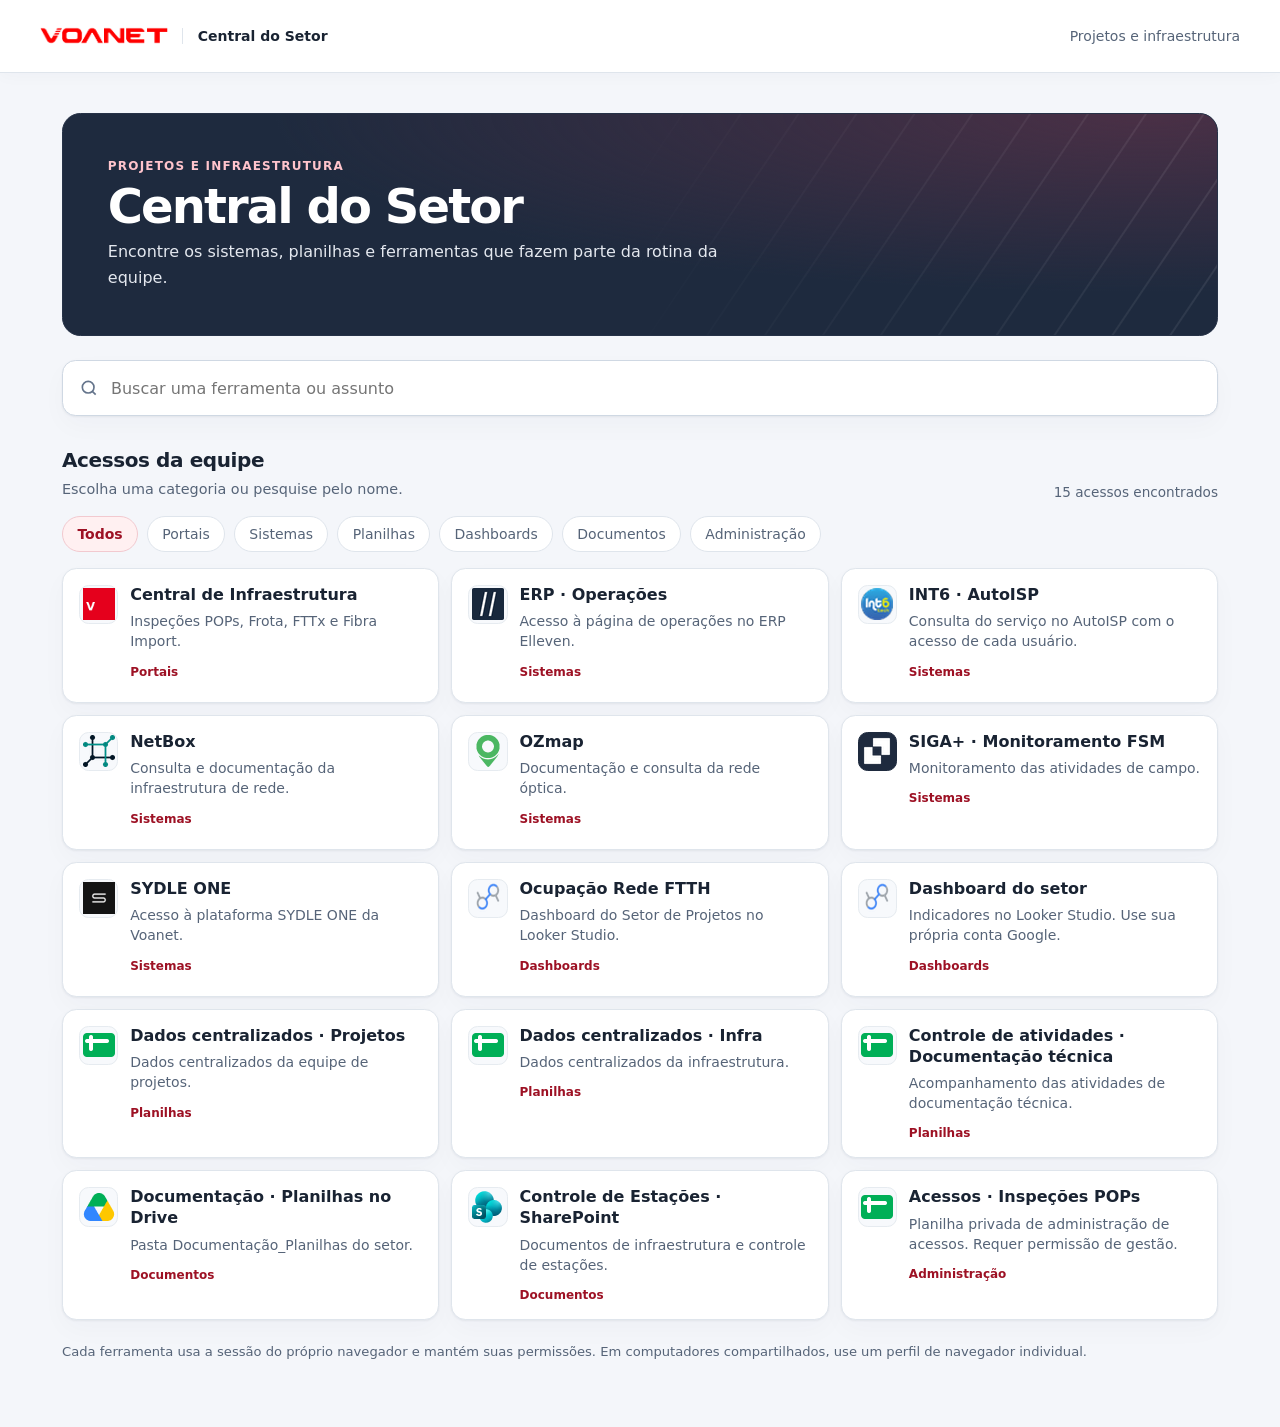
==== commit 59591e1a: "Inclui SYDLE ONE na central do setor" ====
--- a/public/central-setor/index.html
+++ b/public/central-setor/index.html
@@ -45,6 +45,13 @@
     "description": "Monitoramento das atividades de campo.",
     "icon": "assets/siga.png",
     "url": "https://sigaplus.voanet.com.br/private/fsm/monitoring"
+  },
+  {
+    "name": "SYDLE ONE",
+    "category": "Sistemas",
+    "description": "Acesso à plataforma SYDLE ONE da Voanet.",
+    "icon": "assets/sydle.png",
+    "url": "https://voanet.sydle.one/"
   },
   {
     "name": "Ocupação Rede FTTH",
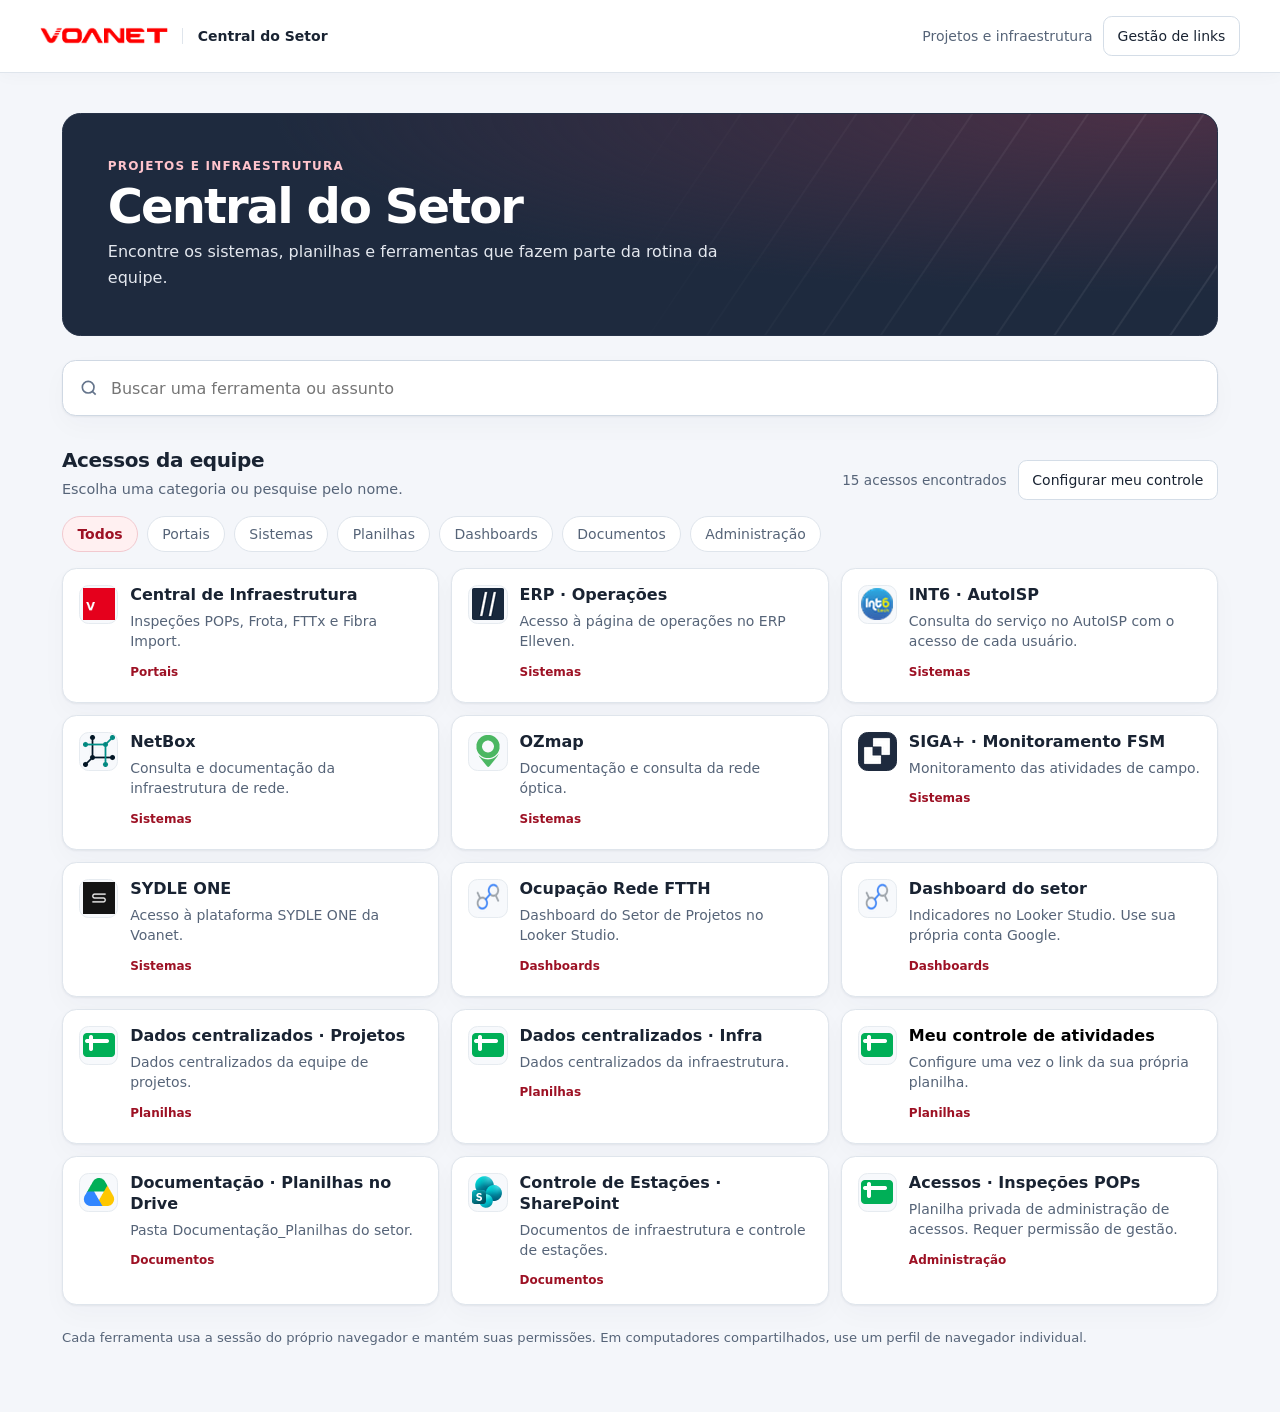
==== commit 366412c4: "Adiciona controle pessoal e catálogo privado de links da gestão" ====
--- a/public/central-setor/index.html
+++ b/public/central-setor/index.html
@@ -1,114 +1,18 @@
 <!doctype html>
 <html lang="pt-BR"><head><meta charset="utf-8"><meta name="viewport" content="width=device-width,initial-scale=1"><meta name="theme-color" content="#f4f6fa"><title>VOANET | Central do Setor</title><link rel="icon" href="../icon-192.png"><style>
 :root{--ink:#192332;--muted:#566478;--red:#b9142a;--line:#dfe5ec;--bg:#f4f6fa;--surface:#fff;--shadow:0 1px 2px #182a4510,0 10px 26px #182a4507;font-family:Inter,system-ui,-apple-system,'Segoe UI',sans-serif;color:var(--ink);background:var(--bg)}*{box-sizing:border-box}body{margin:0}button,input{font:inherit}button{cursor:pointer}a{color:inherit}.header{position:sticky;z-index:2;top:0;background:white;border-bottom:1px solid var(--line);box-shadow:0 3px 16px #182a4507}.bar{max-width:1500px;min-height:72px;margin:auto;padding:0 clamp(1rem,4vw,2.5rem);display:flex;align-items:center;gap:1rem}.brand{display:flex;align-items:center;gap:.9rem;text-decoration:none;font-weight:700;font-size:.875rem}.brand img{display:block;width:clamp(6rem,10vw,8rem);height:auto}.brand span{border-left:1px solid var(--line);padding-left:.9rem}.bar-note{margin-left:auto;color:var(--muted);font-size:.875rem}.shell{width:min(100%,1220px);margin:auto;padding:clamp(1rem,4vw,2.5rem) clamp(.85rem,4vw,2rem) 4rem}.hero{position:relative;isolation:isolate;overflow:hidden;padding:clamp(1.25rem,4vw,2.8rem);border:1px solid #263247;border-radius:1.15rem;background:radial-gradient(ellipse at 94% 0%,#4a3046,transparent 57%),#1e2a3e;color:#fff}.hero::after{content:"";position:absolute;z-index:-1;inset:0 0 0 46%;background:repeating-linear-gradient(124deg,transparent 0 24px,#fff2 25px 26px,transparent 27px 48px);mask-image:linear-gradient(90deg,transparent,#0009)}.eyebrow{font-size:.75rem;font-weight:750;letter-spacing:.1em;text-transform:uppercase;color:#ffc4cc}.hero h1{margin:.5rem 0;font-size:clamp(1.9rem,5vw,3rem);line-height:1.05;letter-spacing:-.04em}.hero p{margin:0;max-width:42rem;line-height:1.6;color:#e4e8ef}.searchwrap{position:relative;margin-top:1.5rem}.searchwrap svg{position:absolute;top:18px;left:17px;color:#64748b}.search{display:block;width:100%;height:56px;background:white;border:1px solid #cfd8e3;border-radius:.85rem;padding:0 1rem 0 3rem;outline:none;box-shadow:var(--shadow);color:var(--ink)}.search:focus{border-color:var(--red);box-shadow:0 0 0 3px #b9142a22}.section{margin-top:2rem}.section-heading{display:flex;justify-content:space-between;align-items:end;gap:1rem}.section h2{margin:0;font-size:1.25rem;letter-spacing:-.02em}.section p{margin:.4rem 0 0;color:var(--muted);font-size:.9rem;line-height:1.5}.counter{font-size:.85rem;color:var(--muted);white-space:nowrap}.filters{display:flex;gap:.55rem;flex-wrap:wrap;margin:1rem 0}.filters button{border:1px solid var(--line);border-radius:100px;padding:.55rem .9rem;background:white;color:var(--muted);font-size:.875rem}.filters button.active{background:#fff0f1;color:#9d1124;border-color:#f2c9cf;font-weight:700}.grid{display:grid;grid-template-columns:repeat(auto-fit,minmax(min(100%,18rem),1fr));gap:.75rem}.card{display:grid;grid-template-columns:auto 1fr;gap:.75rem;align-items:start;min-height:135px;padding:1rem;border:1px solid var(--line);border-radius:.9rem;box-shadow:var(--shadow);text-decoration:none;background:white}.card:hover{border-color:#c4909b;background:#fffafa}.icon{width:2.45rem;height:2.45rem;display:grid;place-items:center;border-radius:.6rem;background:#fff0f1;color:#9d1124;font-size:.75rem;font-weight:800}.icon{background:#f7f9fc;border:1px solid #e6ebf0}.icon img{display:block;width:32px;height:32px;object-fit:contain}.icon.icon-dark{background:#1e2a3e;border-color:#1e2a3e}.card strong{display:block;line-height:1.3}.card .desc{display:block;margin-top:.35rem;color:var(--muted);font-size:.875rem;line-height:1.45}.card .kind{display:inline-block;margin-top:.8rem;color:#9d1124;font-weight:700;font-size:.75rem}.empty{grid-column:1/-1;color:var(--muted);padding:2rem;text-align:center;border:1px dashed #cbd5e1;border-radius:.9rem}.footer{padding:1.4rem 0 0;color:var(--muted);font-size:.82rem;line-height:1.55}a:focus-visible,button:focus-visible{outline:3px solid var(--red);outline-offset:3px}@media(max-width:560px){.bar{min-height:64px}.bar-note{display:none}.section-heading{display:block}.counter{display:block;margin-top:.5rem}}
-</style></head><body><header class="header"><div class="bar"><a class="brand" href="./"><img src="../voanet.png" width="1116" height="229" alt="VOANET"><span>Central do Setor</span></a><span class="bar-note">Projetos e infraestrutura</span></div></header><main class="shell"><section class="hero"><div class="eyebrow">Projetos e infraestrutura</div><h1>Central do Setor</h1><p>Encontre os sistemas, planilhas e ferramentas que fazem parte da rotina da equipe.</p></section><div class="searchwrap"><svg aria-hidden="true" width="20" height="20" viewBox="0 0 24 24" fill="none" stroke="currentColor" stroke-width="2"><circle cx="11" cy="11" r="7"></circle><path d="m16 16 4 4"></path></svg><input class="search" id="search" type="search" placeholder="Buscar uma ferramenta ou assunto" aria-label="Buscar acessos"></div><section class="section"><div class="section-heading"><div><h2>Acessos da equipe</h2><p>Escolha uma categoria ou pesquise pelo nome.</p></div><span id="count" class="counter" role="status"></span></div><div class="filters" id="filters" aria-label="Filtrar por categoria"></div><div class="grid" id="grid"></div></section><div class="footer">Cada ferramenta usa a sessão do próprio navegador e mantém suas permissões. Em computadores compartilhados, use um perfil de navegador individual.</div></main><script>
-'use strict';
-const accesses=[
-  {
-    "name": "Central de Infraestrutura",
-    "category": "Portais",
-    "description": "Inspeções POPs, Frota, FTTx e Fibra Import.",
-    "icon": "../icon-192.png",
-    "url": "../"
-  },
-  {
-    "name": "ERP · Operações",
-    "category": "Sistemas",
-    "description": "Acesso à página de operações no ERP Elleven.",
-    "icon": "assets/erp.png",
-    "url": "https://erp.voanet.com.br/ui/legacy/operations/539969eb-ff8c-b6cd-0c09-38e853f2b4fd"
-  },
-  {
-    "name": "INT6 · AutoISP",
-    "category": "Sistemas",
-    "description": "Consulta do serviço no AutoISP com o acesso de cada usuário.",
-    "icon": "assets/int6.png",
-    "url": "https://autoisp.voanet.com.br/contracted_services/1003230"
-  },
-  {
-    "name": "NetBox",
-    "category": "Sistemas",
-    "description": "Consulta e documentação da infraestrutura de rede.",
-    "icon": "assets/netbox.png",
-    "url": "https://netbox.voanet.com.br/"
-  },
-  {
-    "name": "OZmap",
-    "category": "Sistemas",
-    "description": "Documentação e consulta da rede óptica.",
-    "icon": "assets/ozmap.png",
-    "url": "https://voanet.ozmap.com.br:9994/"
-  },
-  {
-    "name": "SIGA+ · Monitoramento FSM",
-    "category": "Sistemas",
-    "description": "Monitoramento das atividades de campo.",
-    "icon": "assets/siga.png",
-    "url": "https://sigaplus.voanet.com.br/private/fsm/monitoring"
-  },
-  {
-    "name": "SYDLE ONE",
-    "category": "Sistemas",
-    "description": "Acesso à plataforma SYDLE ONE da Voanet.",
-    "icon": "assets/sydle.png",
-    "url": "https://voanet.sydle.one/"
-  },
-  {
-    "name": "Ocupação Rede FTTH",
-    "category": "Dashboards",
-    "description": "Dashboard do Setor de Projetos no Looker Studio.",
-    "icon": "assets/looker.png",
-    "url": "https://datastudio.google.com/reporting/81114519-4466-4a93-8918-0ade78f9ce43/page/0HPCE"
-  },
-  {
-    "name": "Dashboard do setor",
-    "category": "Dashboards",
-    "description": "Indicadores no Looker Studio. Use sua própria conta Google.",
-    "icon": "assets/looker.png",
-    "url": "https://datastudio.google.com/reporting/2e96f462-af5e-47cd-a8fe-bfa78dad287d/page/SaG7F"
-  },
-  {
-    "name": "Dados centralizados · Projetos",
-    "category": "Planilhas",
-    "description": "Dados centralizados da equipe de projetos.",
-    "icon": "assets/sheets.ico",
-    "url": "https://docs.google.com/spreadsheets/d/1ECl74D0TwYXkjTl3kWGT50cjSTlOddXGiox9h-FAd8M/edit"
-  },
-  {
-    "name": "Dados centralizados · Infra",
-    "category": "Planilhas",
-    "description": "Dados centralizados da infraestrutura.",
-    "icon": "assets/sheets.ico",
-    "url": "https://docs.google.com/spreadsheets/d/1WArVbYwKaiWkhgNxeNXdbPx4OK5tNqyJcDRbFp91Gf8/edit"
-  },
-  {
-    "name": "Controle de atividades · Documentação técnica",
-    "category": "Planilhas",
-    "description": "Acompanhamento das atividades de documentação técnica.",
-    "icon": "assets/sheets.ico",
-    "url": "https://docs.google.com/spreadsheets/d/1YWX0hpDYTgNSbVkcr_9m5UCJpsYYQljgGhE45S3tCpc/edit"
-  },
-  {
-    "name": "Documentação · Planilhas no Drive",
-    "category": "Documentos",
-    "description": "Pasta Documentação_Planilhas do setor.",
-    "icon": "assets/drive.png",
-    "url": "https://drive.google.com/drive/folders/12vB5YpXR1pUM0pibLJvL827UU5moO1bM"
-  },
-  {
-    "name": "Controle de Estações · SharePoint",
-    "category": "Documentos",
-    "description": "Documentos de infraestrutura e controle de estações.",
-    "icon": "assets/sharepoint.png",
-    "url": "https://voanetcom.sharepoint.com/sites/InfraVoanet/Shared%20Documents/Forms/AllItems.aspx?id=%2Fsites%2FInfraVoanet%2FShared%20Documents%2FInfraestrutura%2FControle%20de%20Esta%C3%A7%C3%B5es&viewid=5ec0301a%2Dca67%2D482d%2D93b6%2D89663180c469"
-  },
-  {
-    "name": "Acessos · Inspeções POPs",
-    "category": "Administração",
-    "description": "Planilha privada de administração de acessos. Requer permissão de gestão.",
-    "icon": "assets/sheets.ico",
-    "url": "https://docs.google.com/spreadsheets/d/1IRXgtRt8_oS1I5MuKD29MUrWv9xUNRibbuT_szs34j4/edit?gid=888598780#gid=888598780"
-  }
-];
-const categories=['Todos','Portais','Sistemas','Planilhas','Dashboards','Documentos','Administração'];let active='Todos';const search=document.querySelector('#search'),grid=document.querySelector('#grid'),filters=document.querySelector('#filters');function element(tag,className,text){const e=document.createElement(tag);if(className)e.className=className;if(text)e.textContent=text;return e}function render(){const query=search.value.trim().toLocaleLowerCase('pt-BR');const visible=accesses.filter(item=>(active==='Todos'||item.category===active)&&`${item.name} ${item.description} ${item.category}`.toLocaleLowerCase('pt-BR').includes(query));document.querySelector('#count').textContent=`${visible.length} ${visible.length===1?'acesso encontrado':'acessos encontrados'}`;filters.replaceChildren(...categories.map(category=>{const button=element('button',category===active?'active':'',category);button.type='button';button.setAttribute('aria-pressed',String(category===active));button.addEventListener('click',()=>{active=category;render()});return button}));grid.replaceChildren();if(!visible.length){grid.append(element('div','empty',active==='Dashboards'&&!query?'Nenhum dashboard foi adicionado ainda.':'Nenhum acesso encontrado.'));return}visible.forEach(item=>{const link=element('a','card');link.href=item.url;link.target='_blank';link.rel='noopener noreferrer';const icon=element('span','icon'),image=element('img');image.src=item.icon;image.alt='';image.width=32;image.height=32;image.loading='lazy';icon.append(image);if(item.icon.endsWith('/siga.png'))icon.classList.add('icon-dark');const body=element('span'),title=element('strong','',item.name),desc=element('span','desc',item.description),kind=element('span','kind',item.category);body.append(title,desc,kind);link.append(icon,body);grid.append(link)})}search.addEventListener('input',render);render();
-</script></body></html>
+</style><link rel="stylesheet" href="central-ui.css?v=1"></head><body><header class="header"><div class="bar"><a class="brand" href="./"><img src="../voanet.png" width="1116" height="229" alt="VOANET"><span>Central do Setor</span></a><span class="bar-note">Projetos e infraestrutura</span><button class="ui-button" id="manage-open" type="button">Gestão de links</button><button class="ui-button" id="manage-exit" type="button" hidden>Sair da gestão</button></div></header><main class="shell"><section class="hero"><div class="eyebrow">Projetos e infraestrutura</div><h1>Central do Setor</h1><p>Encontre os sistemas, planilhas e ferramentas que fazem parte da rotina da equipe.</p></section><div class="searchwrap"><svg aria-hidden="true" width="20" height="20" viewBox="0 0 24 24" fill="none" stroke="currentColor" stroke-width="2"><circle cx="11" cy="11" r="7"></circle><path d="m16 16 4 4"></path></svg><input class="search" id="search" type="search" placeholder="Buscar uma ferramenta ou assunto" aria-label="Buscar acessos"></div><section class="section"><div class="section-heading"><div><h2>Acessos da equipe</h2><p>Escolha uma categoria ou pesquise pelo nome.</p></div><div class="section-actions"><span id="count" class="counter" role="status"></span><button class="ui-button" id="control-settings" type="button">Configurar meu controle</button></div></div><div class="filters" id="filters" aria-label="Filtrar por categoria"></div><div class="grid" id="grid"></div></section><div class="footer">Cada ferramenta usa a sessão do próprio navegador e mantém suas permissões. Em computadores compartilhados, use um perfil de navegador individual.</div></main>
+<dialog id="control-dialog" class="ui-dialog" aria-labelledby="control-title"><form id="control-form">
+<div class="dialog-heading"><h2 id="control-title">Meu controle de atividades</h2><button class="close-button" type="button" data-close="control-dialog" aria-label="Fechar">×</button></div>
+<p>Cole o link do seu controle no Google Planilhas. Ele fica salvo somente neste perfil de navegador.</p>
+<label class="ui-field">Link da minha planilha<input id="control-url" type="url" placeholder="https://docs.google.com/spreadsheets/d/..." required></label>
+<p id="control-error" class="ui-error" role="alert" hidden></p><div class="dialog-actions"><button class="ui-button" type="button" data-close="control-dialog">Cancelar</button><button class="ui-button primary" type="submit">Salvar e abrir meu controle</button></div>
+</form></dialog>
+<dialog id="manage-dialog" class="ui-dialog manager-dialog" aria-labelledby="manage-title">
+<div class="dialog-heading"><div><h2 id="manage-title">Links da gestão</h2><p>Os links deste catálogo ficam visíveis somente à Gestão conectada.</p></div><button class="close-button" type="button" data-close="manage-dialog" aria-label="Fechar">×</button></div>
+<form id="manager-login"><label class="ui-field">Chave individual de gestão<input id="manager-key" type="password" autocomplete="off" required></label><p>Use a mesma chave individual do Portal de Infraestrutura.</p><button class="ui-button primary" type="submit">Entrar na gestão</button></form>
+<div id="manager-panel" hidden><div class="manager-account"><span id="manager-user"></span><button class="ui-button" id="manager-refresh" type="button">Atualizar lista</button></div>
+<form id="link-form"><h3 id="link-form-title">Adicionar link</h3><div class="form-grid"><label class="ui-field">Nome<input id="link-name" maxlength="100" required></label><label class="ui-field">Categoria<select id="link-category"></select></label></div><label class="ui-field">Endereço<input id="link-url" type="url" placeholder="https://..." required></label><label class="ui-field">Descrição<input id="link-description" maxlength="240"></label><div class="icon-upload"><img id="icon-preview" alt="Prévia do ícone" hidden width="48" height="48"><div><label class="ui-field">Ícone (opcional)<input id="link-icon-file" type="file" accept="image/png,image/jpeg,image/webp"></label><p>PNG, JPG ou WebP, até 2 MB. Sem imagem, será usado o ícone do site.</p><button class="ui-button" id="icon-clear" type="button">Usar ícone do site</button></div></div><label class="check-field"><input id="link-icon-dark" type="checkbox">Usar fundo escuro no ícone</label><div class="dialog-actions"><button class="ui-button" id="link-cancel" type="button">Limpar formulário</button><button class="ui-button primary" id="link-save" type="submit">Adicionar link</button></div></form>
+<div class="managed-heading"><h3>Catálogo da gestão</h3><label class="check-field"><input id="show-archived" type="checkbox">Mostrar arquivados</label></div><div id="managed-list"></div>
+</div><p id="manager-message" class="manager-message" role="status"></p></dialog>
+<script src="../config.js?v=links-1"></script><script src="app.js?v=1"></script></body></html>
--- a/public/central-setor/central-ui.css
+++ b/public/central-setor/central-ui.css
@@ -0,0 +1 @@
+[hidden]{display:none!important}.bar{flex-wrap:wrap;gap:.65rem}.section-actions{display:flex;gap:.7rem;align-items:center;flex-wrap:wrap;justify-content:flex-end}.ui-button{font:inherit;font-size:.875rem;min-height:40px;display:inline-flex;align-items:center;justify-content:center;border:1px solid #d4dde7;border-radius:.55rem;background:white;color:var(--ink);padding:.55rem .85rem;cursor:pointer}.ui-button:hover{border-color:var(--red);background:#fff8f8}.ui-button.primary{background:var(--red);border-color:var(--red);color:white;font-weight:650}.ui-button:disabled{opacity:.55;cursor:wait}.ui-dialog{width:min(540px,calc(100% - 1.5rem));max-height:90dvh;overflow:auto;padding:1.5rem;border:1px solid var(--line);border-radius:1rem;color:var(--ink);box-shadow:0 25px 80px #14213340}.ui-dialog::backdrop{background:#172435b0}.ui-dialog h2{font-size:1.4rem;margin:0}.ui-dialog h3{font-size:1.05rem;margin:1rem 0}.ui-dialog p{font-size:.875rem;line-height:1.6;color:var(--muted)}.dialog-heading{display:flex;align-items:start;justify-content:space-between;gap:1rem}.close-button{border:0;background:transparent;font-size:1.7rem;line-height:1;padding:.2rem .5rem;cursor:pointer;color:var(--muted)}.ui-field{display:grid;gap:.4rem;margin:1rem 0;font-weight:650;font-size:.875rem}.ui-field input,.ui-field select{font:inherit;font-weight:400;width:100%;min-width:0;border:1px solid #c9d5e2;border-radius:.45rem;padding:.7rem;background:white;color:var(--ink)}.dialog-actions{display:flex;justify-content:flex-end;gap:.6rem;flex-wrap:wrap;margin-top:1rem}.ui-error{color:#a0182e!important;font-size:.875rem}.manager-dialog{width:min(760px,calc(100% - 1.5rem))}.manager-account{display:flex;align-items:center;justify-content:space-between;gap:1rem;flex-wrap:wrap;border-block:1px solid var(--line);padding:.8rem 0;margin:1rem 0;font-size:.875rem}.form-grid{display:grid;grid-template-columns:1fr 1fr;gap:1rem}.icon-upload{display:flex;align-items:center;gap:1rem}.icon-upload p{margin:.4rem 0;font-size:.8125rem}.icon-upload img{object-fit:contain;flex:none;background:#f1f4f8;border:1px solid var(--line);border-radius:.55rem}.icon-upload input{border:0;padding:.35rem 0}.check-field{display:flex;align-items:center;gap:.45rem;font-size:.875rem;color:var(--muted)}.managed-heading{display:flex;align-items:center;justify-content:space-between;gap:1rem;margin-top:1.5rem;border-top:1px solid var(--line);padding-top:.5rem}.managed-row{display:flex;align-items:center;justify-content:space-between;gap:.8rem;padding:.8rem 0;border-bottom:1px solid var(--line)}.managed-row small{display:block;color:var(--muted);font-size:.8125rem;margin-top:.25rem}.row-actions{display:flex;gap:.4rem}.manager-message{min-height:1.4em}.empty-note{color:var(--muted)}button.card{font:inherit;text-align:left;width:100%;cursor:pointer}.fallback-icon{font-size:1.2rem}.manager-dialog input:focus,.ui-dialog input:focus{outline:2px solid var(--red);outline-offset:2px}@media(max-width:600px){.bar{padding-block:.8rem}.bar-note{display:none}.bar .ui-button{font-size:.8125rem}.section-actions{justify-content:flex-start;margin-top:.7rem}.form-grid{grid-template-columns:1fr;gap:0}.managed-row{align-items:flex-start;flex-direction:column}.row-actions{width:100%}.managed-heading{flex-wrap:wrap}.ui-dialog{padding:1.2rem}.dialog-actions .ui-button{flex:1}.icon-upload{align-items:start}}
